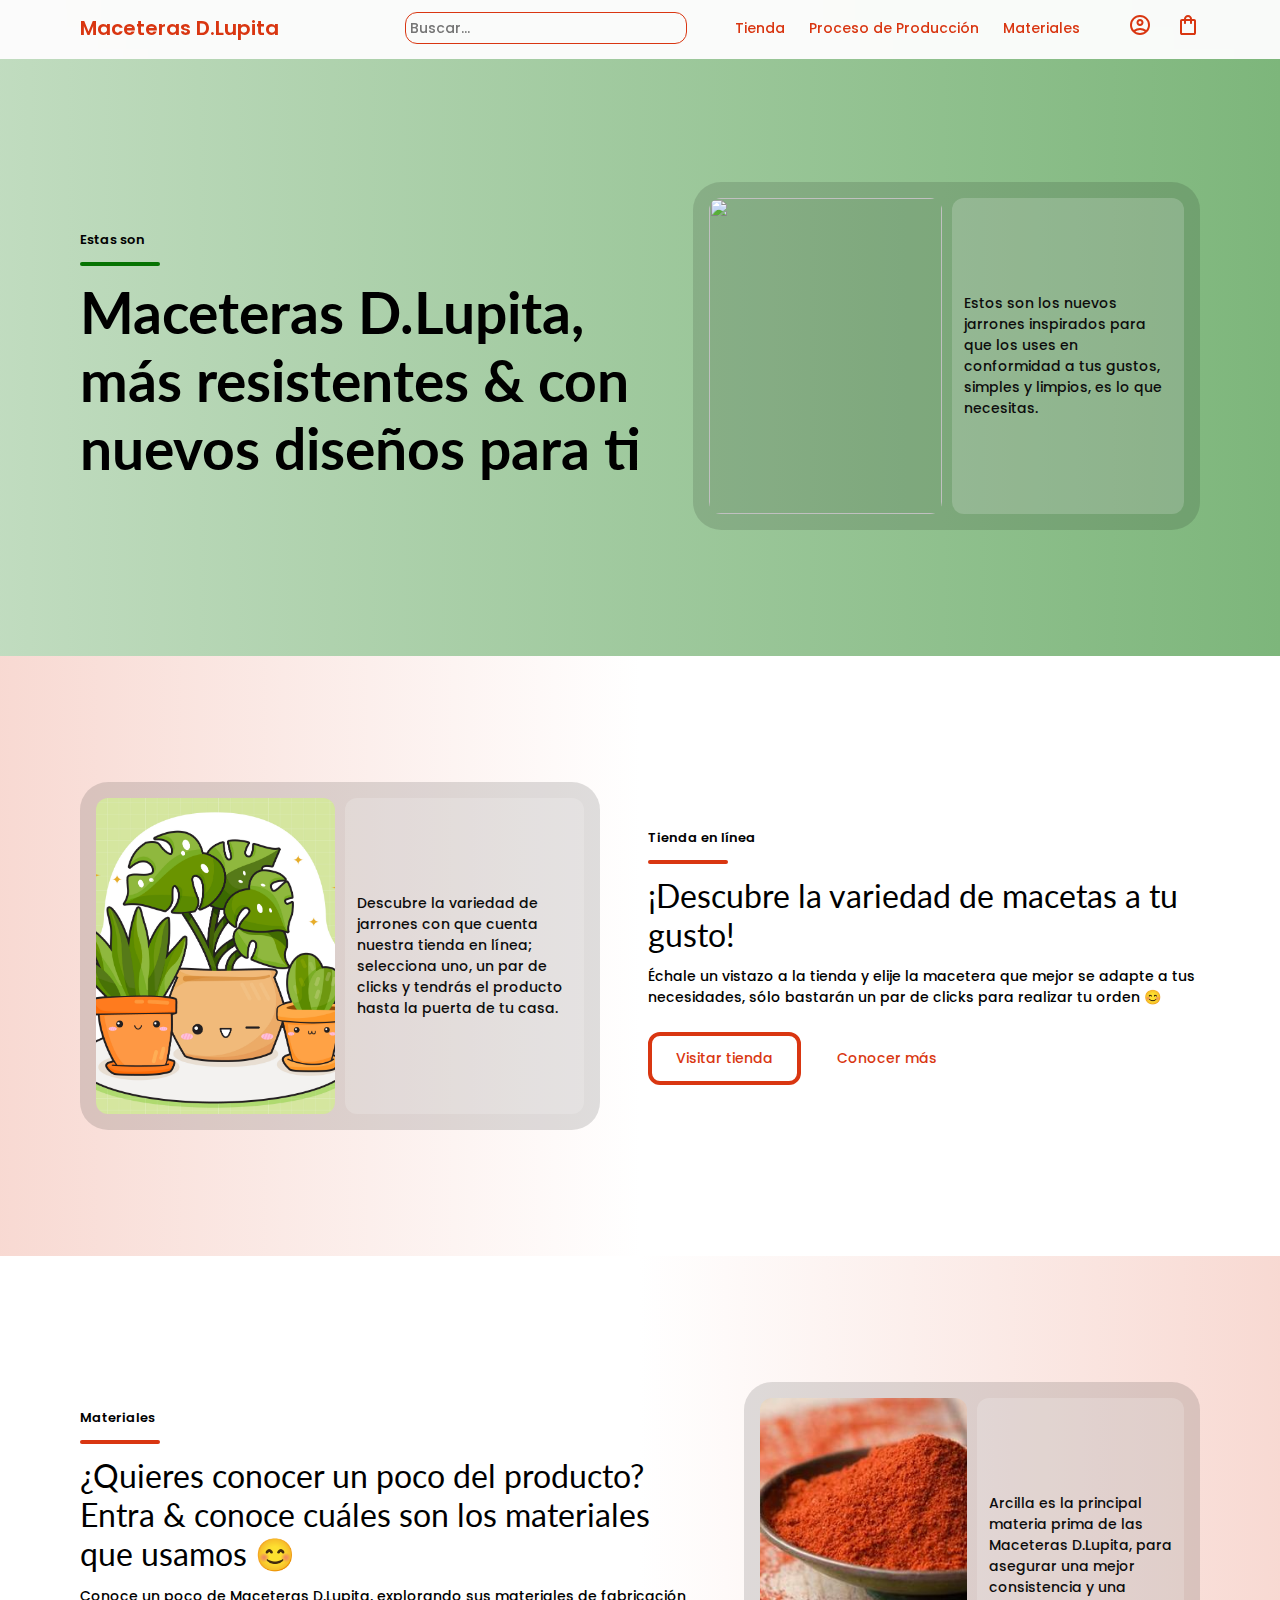
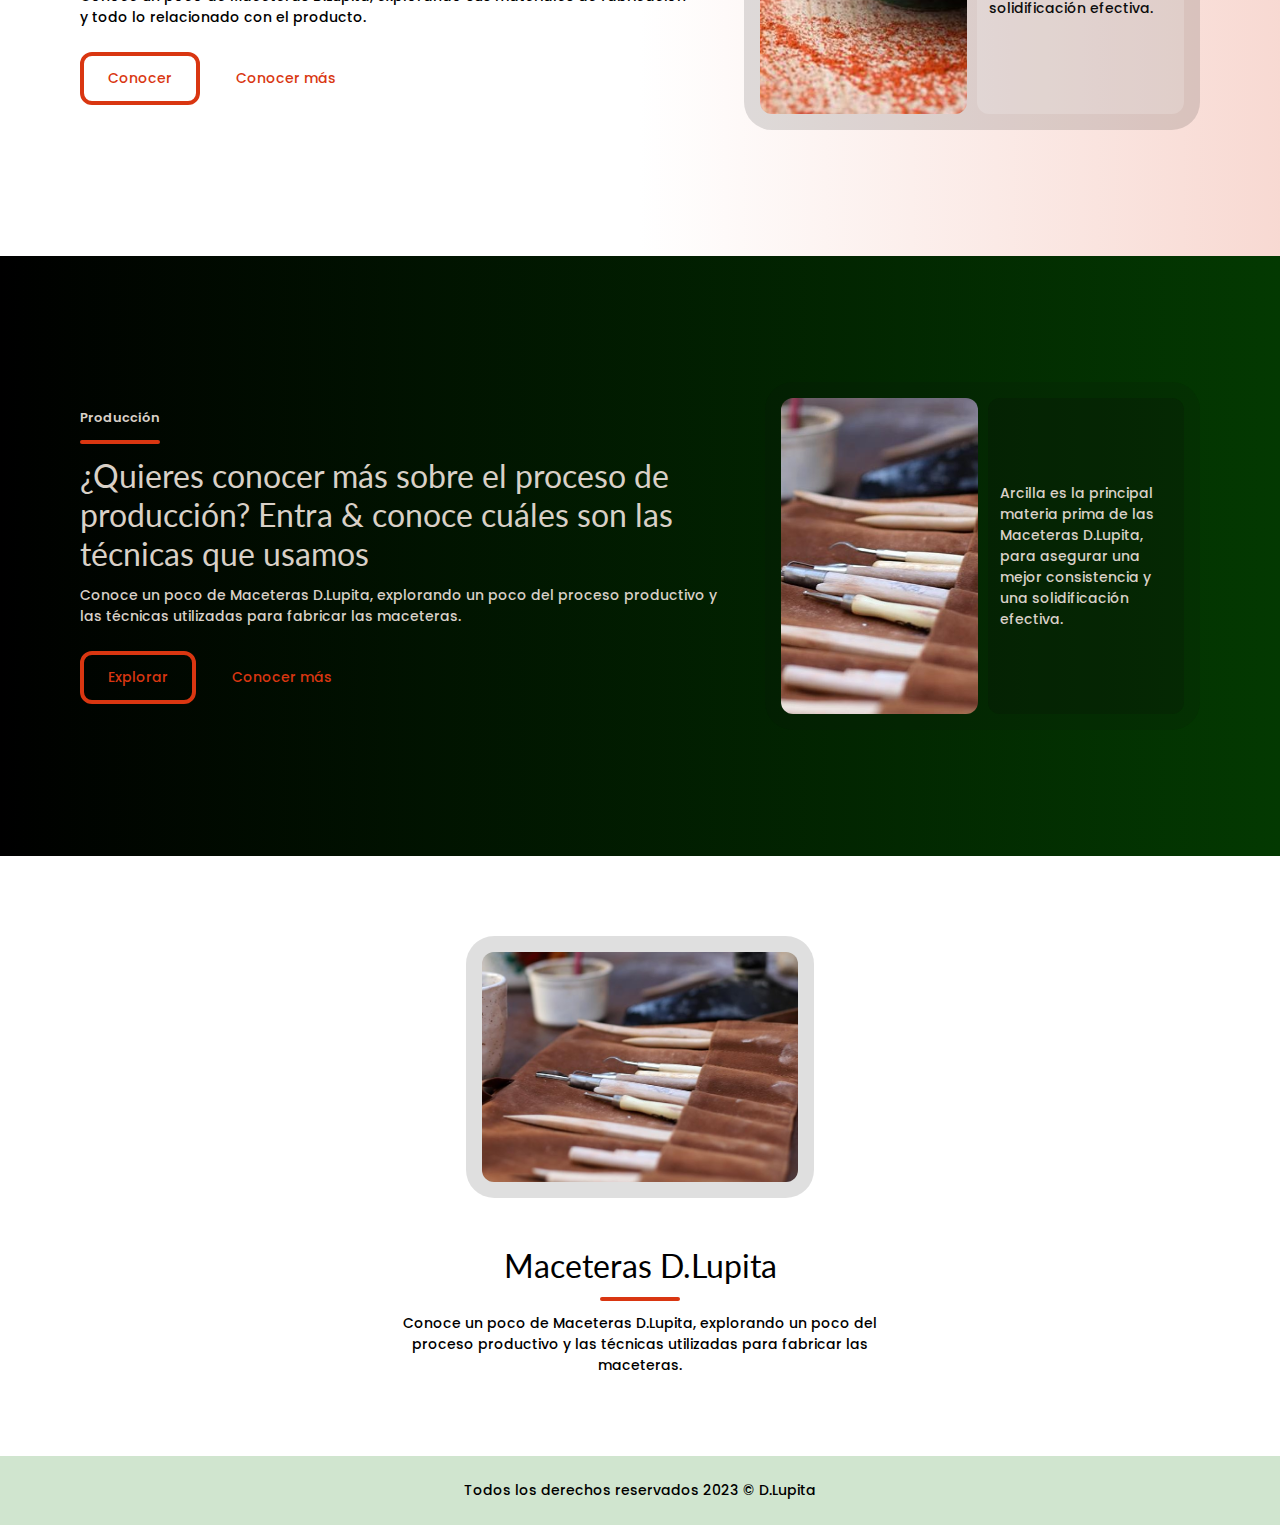
==== index.html @ 5499c519 "Landing finalizada" ====
<!DOCTYPE html>
<html lang="en">

<head>
  <meta charset="UTF-8">
  <meta name="viewport" content="width=device-width, initial-scale=1.0">
  <link rel="stylesheet"
    href="https://fonts.googleapis.com/css2?family=Material+Symbols+Outlined:opsz,wght,FILL,GRAD@20..48,100..700,0..1,-50..200" />
  <link rel="stylesheet" href="/css/main.css">
  <link rel="stylesheet" href="/css/nav-bar.css">
  <title>D.Lupita</title>
</head>

<body>
  <header>
    <a href="#">Maceteras D.Lupita</a>
    <nav class="nav-main">
      <input type="search" name="search-bar" id="search-bar" placeholder="Buscar...">
      <ul class="nav-list">
        <li><a href="#">Tienda</a></li>
        <li><a href="#">Proceso de Producción</a></li>
        <li><a href="./materiales.html">Materiales</a></li>
      </ul>
      <div class="nav-icons">
        <a href="#"><span class="material-symbols-outlined">
            account_circle
          </span></a>
        <a href="#"><span class="material-symbols-outlined">
            shopping_bag
          </span></a>
      </div>
    </nav>
  </header>

  <main>
    <section class="container-section banner-main">
      <article class="text-article">
        <h6>Estas son</h6>
        <div></div>
        <h1>Maceteras D.Lupita, más resistentes & con nuevos diseños para ti</h1>
      </article>
      <article class="info-article">
        <div class="container-img">
          <img src="./images/macetas-pared-azul.jpg" alt="">
        </div>
        <div class="container-text">
          <p>Estos son los nuevos jarrones inspirados para que los uses en conformidad a tus gustos, simples y limpios,
            es lo que necesitas.</p>
        </div>
      </article>
    </section>

    <section class="container-section banner-section">
      <article class="info-article">
        <div class="container-img">
          <img src="./images/Macetas.jpg" alt="">
        </div>
        <div class="container-text">
          <p>Descubre la variedad de jarrones con que cuenta nuestra tienda en línea; selecciona uno, un par de clicks
            y tendrás el producto hasta la puerta de tu casa.
          </p>
        </div>
      </article>
      <article class="text-box">
        <div class="text-article">
          <h6>Tienda en línea</h6>
          <div class="decorator"></div>
          <h2>¡Descubre la variedad de macetas a tu gusto!</h2>
          <p>Échale un vistazo a la tienda y elije la macetera que mejor se adapte a tus necesidades, sólo bastarán un
            par de clicks para realizar tu orden 😊</p>
        </div>
        <div class="buttons">
          <a href="#" class="primary-b">Visitar tienda</a>
          <a href="#" class="secondary-b">Conocer más</a>
        </div>
      </article>
    </section>

    <section class="container-section banner-section-lf">
      <article class="text-box">
        <div class="text-article">
          <h6>Materiales</h6>
          <div class="decorator"></div>
          <h2>¿Quieres conocer un poco del producto? Entra & conoce cuáles son los materiales que usamos 😊</h2>
          <p>Conoce un poco de Maceteras D.Lupita, explorando sus materiales de fabricación y 
            todo lo relacionado con el producto.</p>
        </div>
        <div class="buttons">
          <a href="#" class="primary-b">Conocer</a>
          <a href="#" class="secondary-b">Conocer más</a>
        </div>
      </article>

      <article class="info-article">
        <div class="container-img">
          <img src="./images/arcilla.jpg" alt="">
        </div>
        <div class="container-text">
          <p>Arcilla es la principal materia prima de las Maceteras D.Lupita, para asegurar una mejor consistencia
             y una solidificación efectiva.
          </p>
        </div>
      </article>
      
    </section>

    <section class="container-section black">
      <article class="text-box">
        <div class="text-article">
          <h6>Producción</h6>
          <div class="decorator"></div>
          <h2>¿Quieres conocer más sobre el proceso de producción? Entra & conoce cuáles son las técnicas que usamos</h2>
          <p>Conoce un poco de Maceteras D.Lupita, explorando un poco del proceso productivo y 
            las técnicas utilizadas para fabricar las maceteras.</p>
        </div>
        <div class="buttons">
          <a href="#" class="primary-b">Explorar</a>
          <a href="#" class="secondary-b">Conocer más</a>
        </div>
      </article>

      <article class="info-article-black">
        <div class="container-img">
          <img src="./images/herramientasModelado.jpg" alt="">
        </div>
        <div class="container-text-black">
          <p>Arcilla es la principal materia prima de las Maceteras D.Lupita, para asegurar una mejor consistencia
             y una solidificación efectiva.
          </p>
        </div>
      </article>
      
    </section>

    <section class="container-section-vt">
      <article class="info-article-vt">
        <div class="container-img">
          <img src="./images/herramientasModelado.jpg" alt="">
        </div>
      </article>

      <article class="text-box-vt">
        <div class="text-article-vt">
          <h2>Maceteras D.Lupita</h2>
          <div class="decorator"></div>
          <p>Conoce un poco de Maceteras D.Lupita, explorando un poco del proceso productivo y 
            las técnicas utilizadas para fabricar las maceteras.</p>
        </div>
      </article>
      
    </section>
  </main>
  <footer>
    <p>Todos los derechos reservados 2023 &#169; D.Lupita</p>
  </footer>
</body>

</html>
---- css/main.css ----
@import url('https://fonts.googleapis.com/css2?family=Poppins:wght@400;500;600;700&display=swap');
@import url('https://fonts.googleapis.com/css2?family=Lato:wght@400;700;900&display=swap');

* {
    margin: 0;
    padding: 0;
    font-family: 'Poppins', sans-serif;
}

.banner-section {
    background: linear-gradient(
        to right,
        #D9361130,
        #ffffff,
        #fff
    );
}

.banner-section-lf {
    background: linear-gradient(
        to left,
        #D9361130,
        #ffffff,
        #fff
    );
}

.banner-main {
    background: linear-gradient(
        to right,
        #06730240,
        #06730285
    );
}

.black {
    background: linear-gradient(
        to right,
        #000,
        #033901
    );
    color: #D9D0C7;
}

.container-section {
    display: flex;
    justify-content: space-between;
    align-items: center;
    padding: 80px 80px;
    height: 440px;

    gap: 48px;
}

.container-section-vt {
    display: flex;
    flex-direction: column;
    justify-content: space-between;
    align-items: center;
    justify-items: center;
    padding: 80px 80px;
    height: 440px;

    gap: 48px;
}

.text-article {
    display: flex;
    flex-direction: column;
    gap: 12px;
    width: 100%;
}

.text-article-vt {
    display: flex;
    flex-direction: column;
    justify-items: center;
    align-items: center;
    gap: 12px;
    width: 100%;
}

.text-article-vt p {
    text-align: center;
}

h6 {
    font-size: small;
    font-weight: 600;
}

.text-article div {
    border-bottom: 4px solid #067302;
    width: 80px;
    border-radius: 100px;
}

.text-article .decorator {
    border-bottom: 4px solid #D93611;
    width: 80px;
    border-radius: 100px;
}

.text-article-vt .decorator {
    border-bottom: 4px solid #D93611;
    width: 80px;
    border-radius: 100px;
}

h1 {
    font-family: 'Lato', sans-serif;
    font-weight: 700;
    font-size: 57px;
}

h2 {
    font-family: 'Lato', sans-serif;
    font-weight: 400;
    font-size: 32px;
}

.info-article {
    width: 940px;
    height: 316px;
    border-radius: 28px;

    display: grid;
    grid-template-columns: 1fr 1fr;
    gap: 10px;
    padding: 16px;

    background-color: #00000020;
}

.info-article-vt {
    width: 316px;
    height: 316px;
    border-radius: 28px;

    display: grid;
    grid-template-columns: 1fr;
    padding: 16px;

    background-color: #00000020;
}

.info-article-black {
    width: 940px;
    height: 316px;
    border-radius: 28px;

    display: grid;
    grid-template-columns: 1fr 1fr;
    gap: 10px;
    padding: 16px;

    background-color: #0d0d0d20;
}

.container-img {
    width: auto;
    height: auto;
}

.container-img > img {
    height: 100%;
    width: 100%;
    object-fit: cover;
    border-radius: 12px;
}

.container-text { 
    padding: 12px;
    background-color: #ffffff30;
    color: #0d0d0d;

    display: flex;
    align-items: center;
    border-radius: 12px;
}

.container-text-black { 
    padding: 12px;
    background-color: #0d0d0d30;
    color: #D9D0C7;

    display: flex;
    align-items: center;
    border-radius: 12px;
}

.text-box {
    display: flex;
    flex-direction: column;
    gap: 24px;
}

.text-box-vt {
    display: flex;
    flex-direction: column;
    justify-items: center;
    align-items: center;
    gap: 24px;
    width: 530px;
}

.buttons {
    display: flex;
    gap: 12px;
    justify-content: left;
}

.primary-b {
    text-decoration: none;

    padding: 12px 24px;
    color: #D93611;
    border: 4px solid #D93611;
    border-radius: 12px;
}

.primary-b:hover {
    background-color: #D93611;
    color: #fff;
}

.secondary-b {
    text-decoration: none;
    display: flex;
    flex-direction: column;
    justify-content: center;

    padding: 12px 24px;
    color: #D93611;
    border-radius: 12px;
}

.secondary-b:hover {
    background-color: #D9361110;
}

footer {
    padding: 24px 80px;

    display: flex;
    align-items: center;
    justify-content: center;
    background-color: #06730230;
}

main {
    padding-top: 56px;
}
---- css/nav-bar.css ----
@import url('https://fonts.googleapis.com/css2?family=Poppins:wght@400;500;600;700&display=swap');

*{
    margin: 0;
    padding: 0;

    font-family: 'Poppins', sans-serif;
    font-weight: 500;
    font-size: 14px;
  }

header {
    display: flex;
    justify-content: space-between;
    align-items: center;
    height: 56px;
    padding: 0px 80px;
    color: #D93611;
    position: fixed;
    width: 100%;

    background-color: #fafafa80;
    border-bottom: 3px solid #fafafa10;
    backdrop-filter: blur(100px);
}

header > a {
    text-decoration: none;
    color: #D93611;
    font-family: 'Poppins', sans-serif;
    font-weight: 600;
    font-size: 20px;
}

.nav-main {
    display: flex;
    flex-direction: row;
    justify-content: space-between;
    gap: 48px;
    align-items: center;
    margin-right: 160px;
}

.nav-list {
    display: flex;
    list-style: none;
    align-items: center;
    flex-direction: row;
    justify-content: space-between;
    gap: 24px;
}

.nav-main > input {
    border: 1px solid #D93611;
    border-radius: 12px;
    height: 32px;
    padding: 4px;
    background-color: transparent;
}

.nav-icons {
    display: flex;
    flex-direction: row;
    justify-content: center;
    gap: 24px;

    text-decoration: none;
}

.nav-icons > a {
    color: #D93611;
}

.nav-list > li > a {
    text-decoration: none;
    color: #D93611;
}
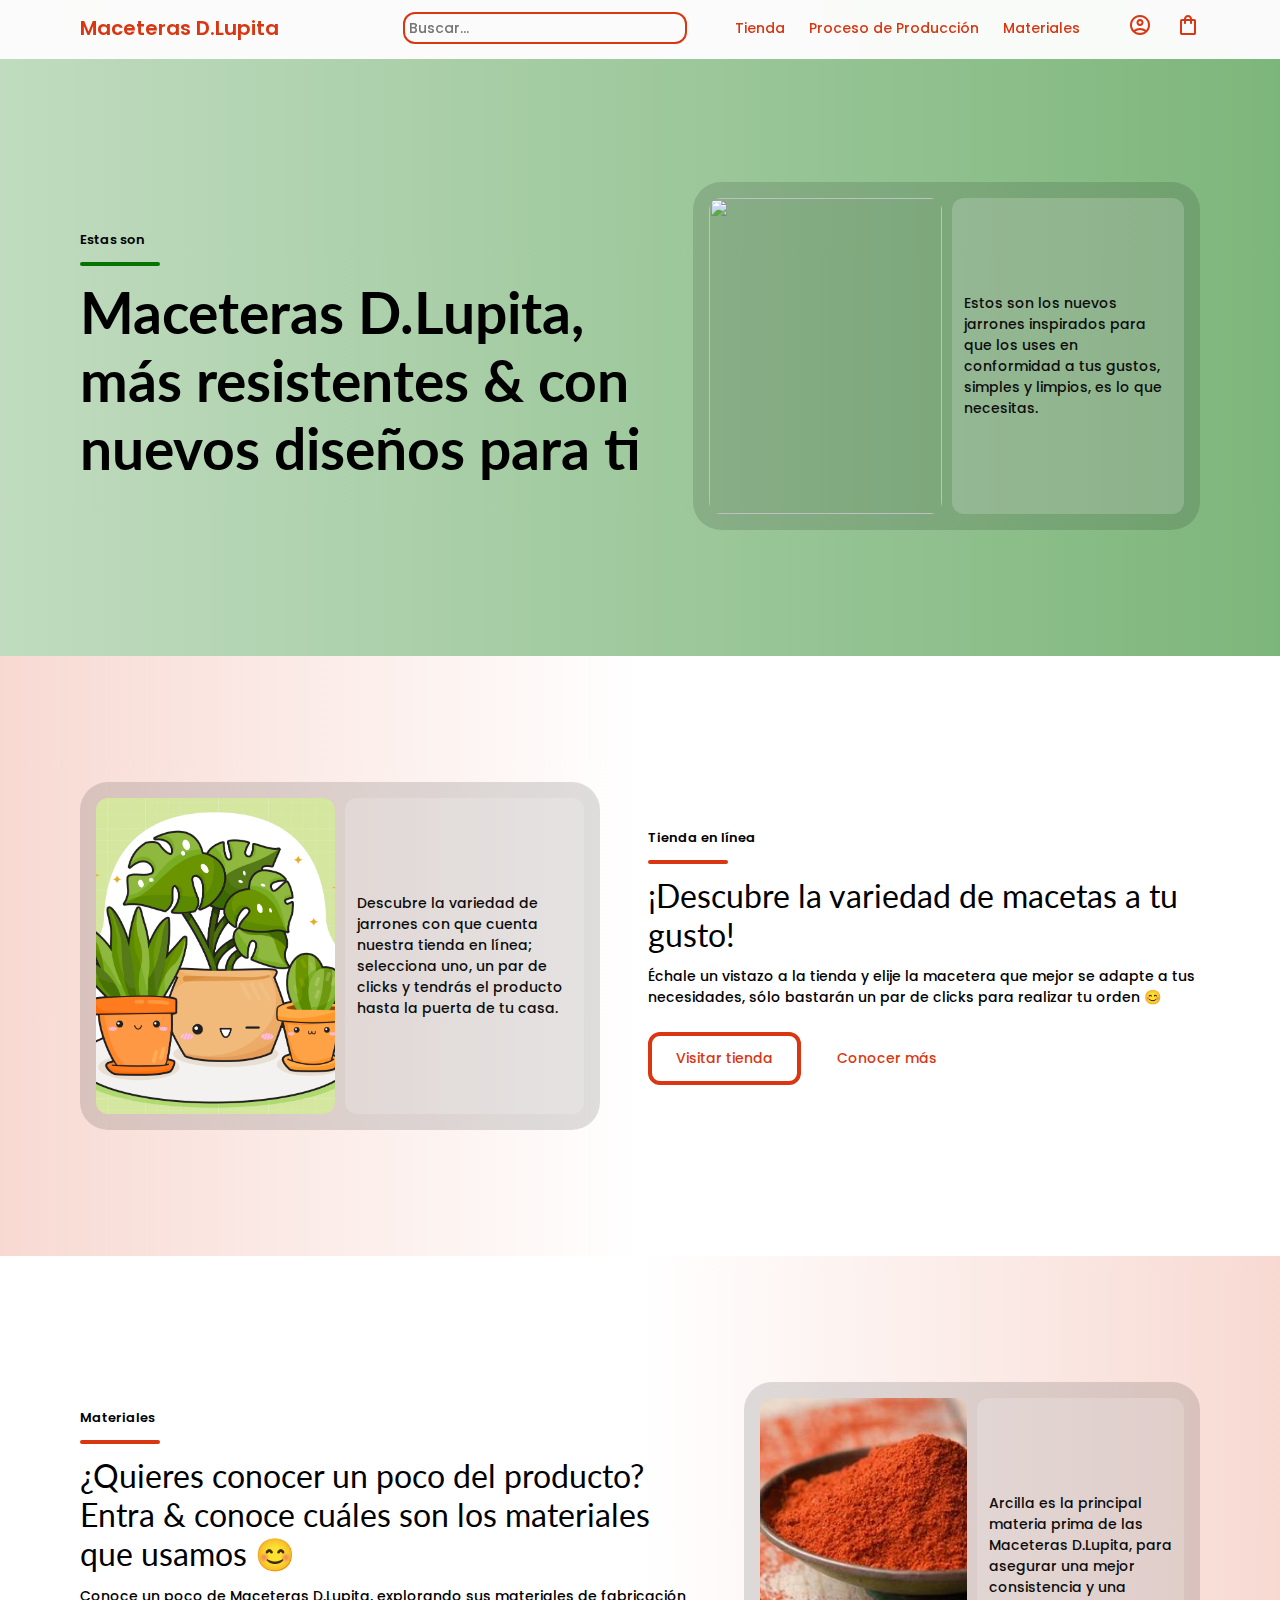
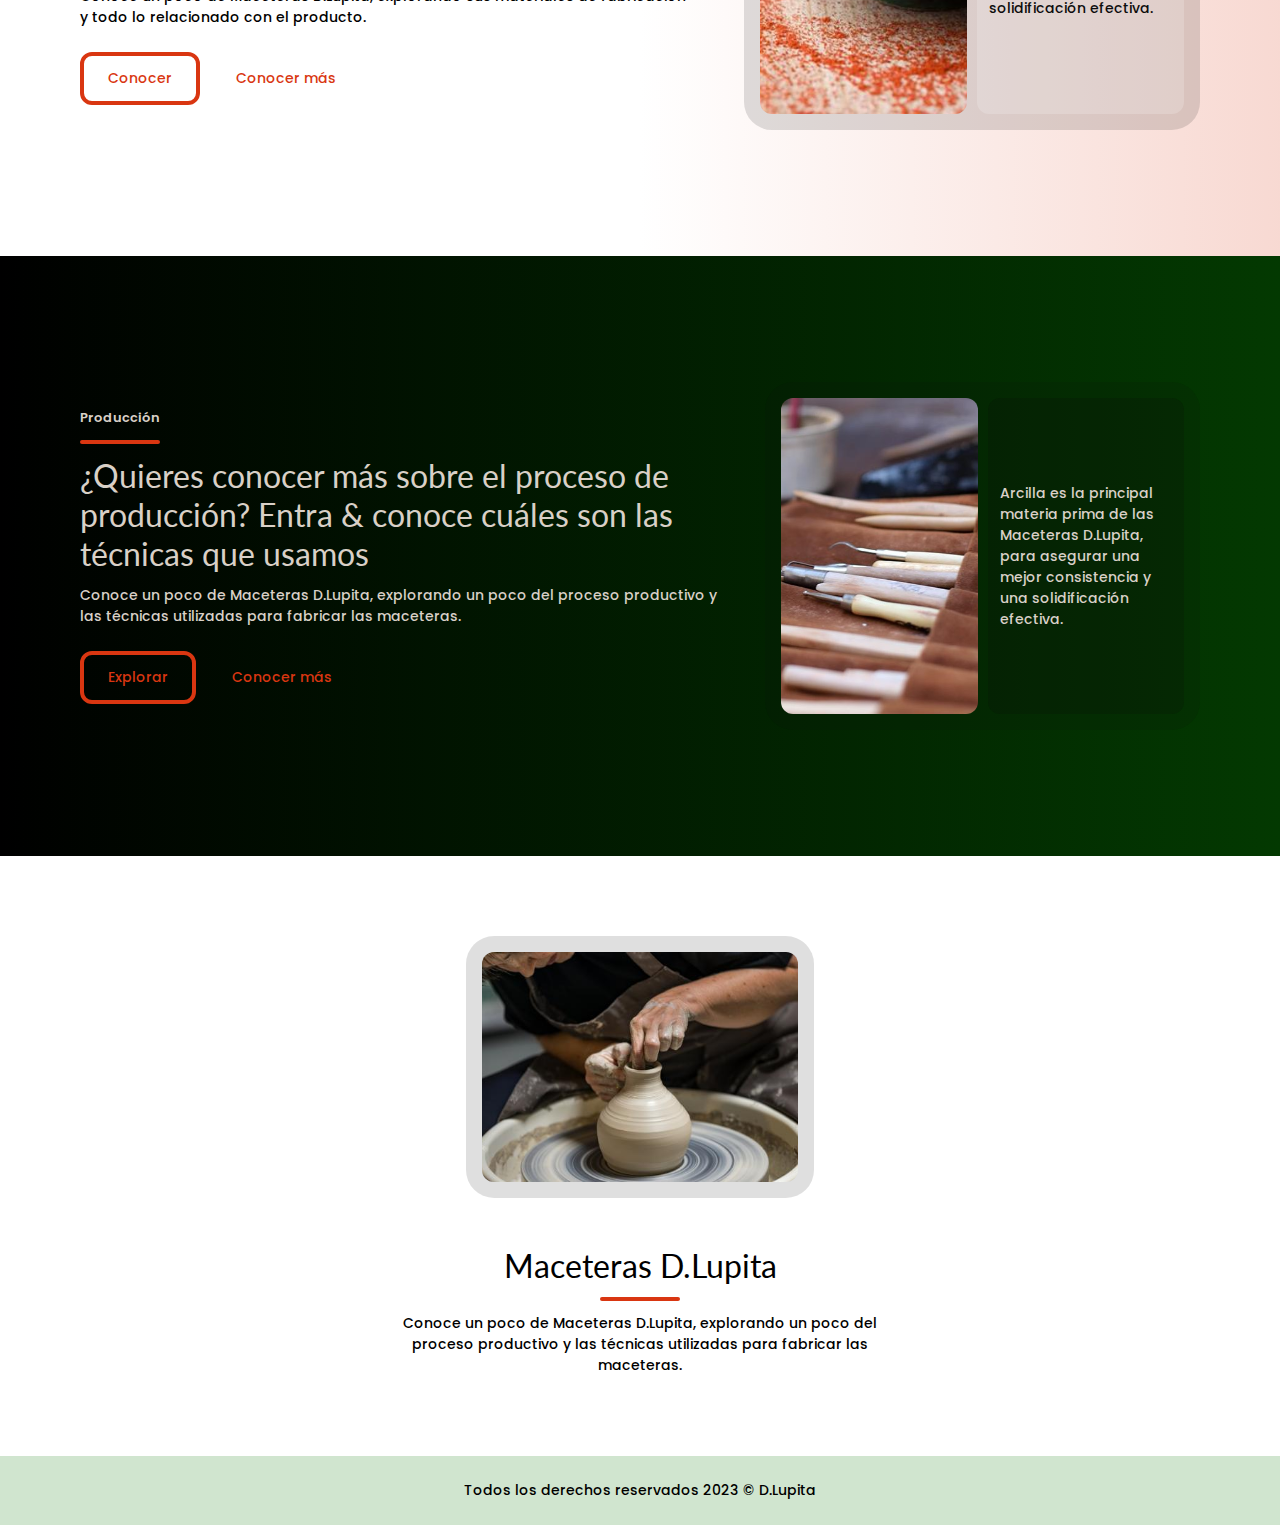
==== commit 13ae834a: "V3" ====
--- a/index.html
+++ b/index.html
@@ -135,7 +135,7 @@
     <section class="container-section-vt">
       <article class="info-article-vt">
         <div class="container-img">
-          <img src="./images/herramientasModelado.jpg" alt="">
+          <img src="./images/tornoAlfarero.jpg" alt="">
         </div>
       </article>
 
--- a/css/nav-bar.css
+++ b/css/nav-bar.css
@@ -51,7 +51,7 @@
 }
 
 .nav-main > input {
-    border: 1px solid #D93611;
+    border: 2px solid #D93611;
     border-radius: 12px;
     height: 32px;
     padding: 4px;
